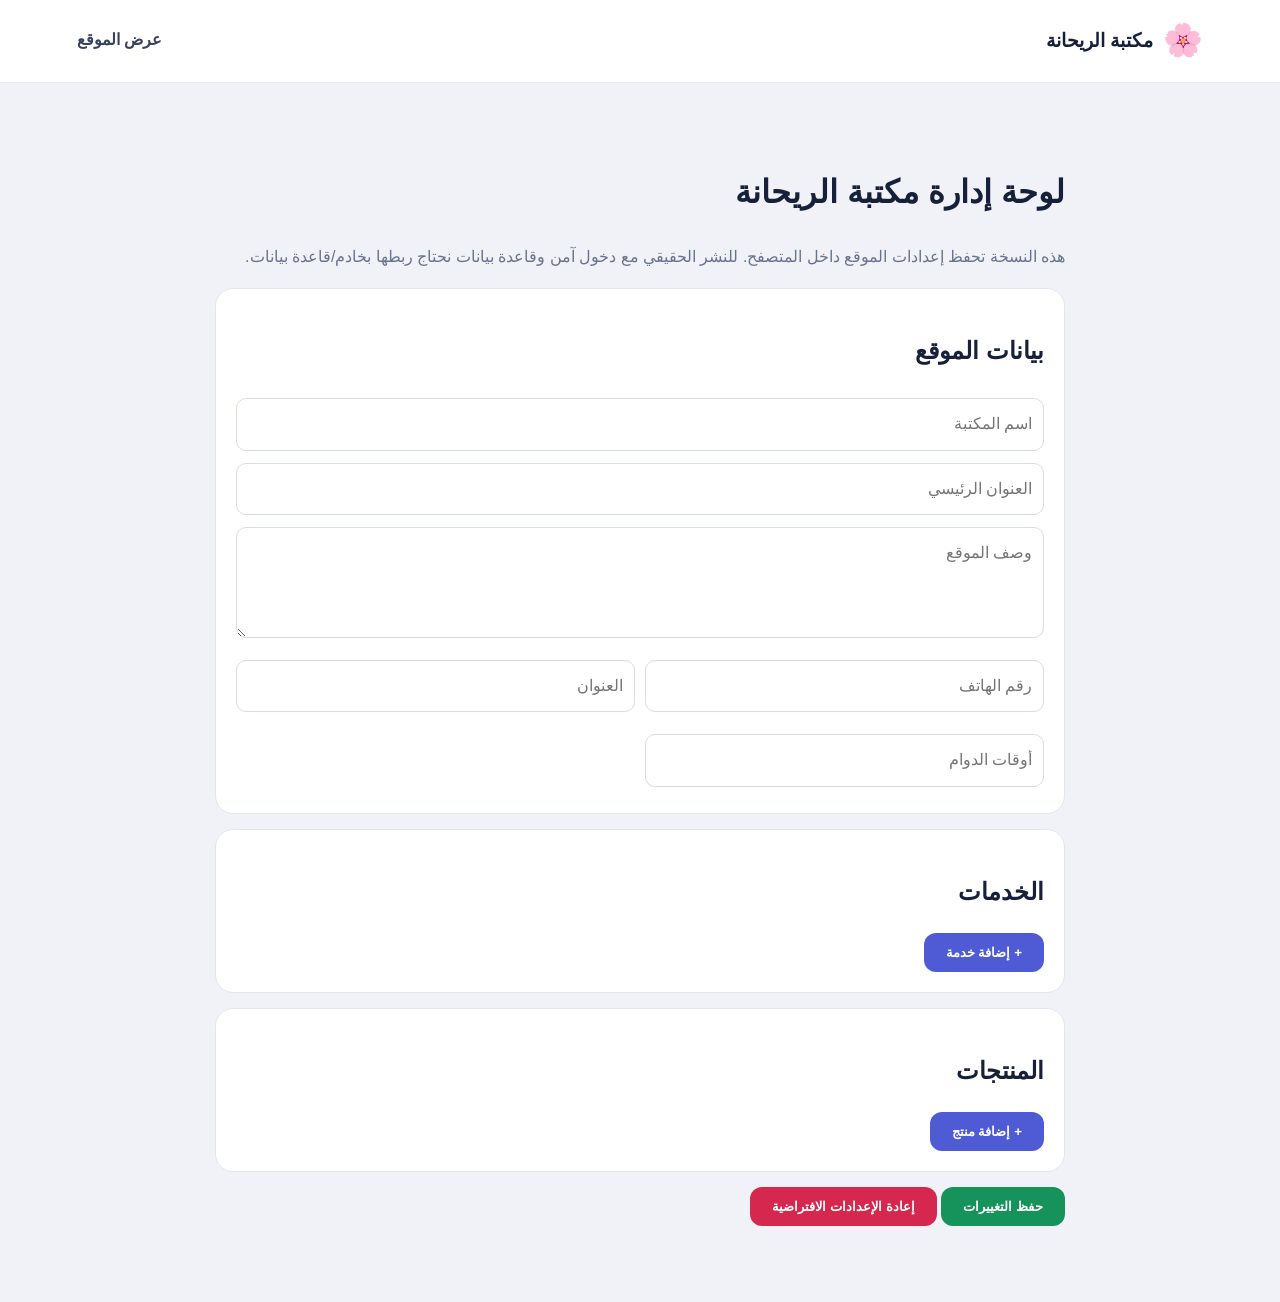
==== admin.html @ c9ed74a7 "Add files via upload" ====
<!doctype html><html lang="ar" dir="rtl"><head><meta charset="utf-8"><meta name="viewport" content="width=device-width,initial-scale=1"><title>لوحة إدارة مكتبة الريحانة</title><link rel="stylesheet" href="style.css"><style>body{background:#f0f2f8}.panel{max-width:900px;margin:35px auto;padding:25px}.box{background:#fff;padding:20px;border-radius:18px;margin:15px 0;border:1px solid #e1e5ef}.box input,.box textarea{width:100%;padding:11px;margin:6px 0;border:1px solid #d7dce8;border-radius:10px;font:inherit}.row{display:grid;grid-template-columns:1fr 1fr;gap:10px}.item{display:flex;gap:8px;align-items:center;margin:8px 0}.item input{margin:0}.save{background:#15935a}.reset{background:#d6284f}.note{color:#68738e}@media(max-width:650px){.row{grid-template-columns:1fr}}</style></head><body><header><a class="brand" href="index.html"><span>🌸</span><b>مكتبة الريحانة</b></a><nav><a href="index.html">عرض الموقع</a></nav></header><main class="panel"><h1>لوحة إدارة مكتبة الريحانة</h1><p class="note">هذه النسخة تحفظ إعدادات الموقع داخل المتصفح. للنشر الحقيقي مع دخول آمن وقاعدة بيانات نحتاج ربطها بخادم/قاعدة بيانات.</p><div class="box"><h2>بيانات الموقع</h2><input id="title" placeholder="اسم المكتبة"><input id="heroTitle" placeholder="العنوان الرئيسي"><textarea id="heroText" rows="3" placeholder="وصف الموقع"></textarea><div class="row"><input id="phone" placeholder="رقم الهاتف"><input id="address" placeholder="العنوان"><input id="hours" placeholder="أوقات الدوام"></div></div><div class="box"><h2>الخدمات</h2><div id="services"></div><button class="btn" onclick="addService()">+ إضافة خدمة</button></div><div class="box"><h2>المنتجات</h2><div id="products"></div><button class="btn" onclick="addProduct()">+ إضافة منتج</button></div><button class="btn save" onclick="save()">حفظ التغييرات</button> <button class="btn reset" onclick="resetData()">إعادة الإعدادات الافتراضية</button><p id="status"></p></main><script src="admin.js"></script></body></html>
---- style.css ----
*{box-sizing:border-box}html{scroll-behavior:smooth}body{margin:0;font-family:Tahoma,"Segoe UI",sans-serif;color:#17203a;background:#f7f8fc;line-height:1.8}header{position:sticky;top:0;z-index:10;background:#fff;border-bottom:1px solid #e5e8f1;padding:12px 6%;display:flex;justify-content:space-between;align-items:center}.brand{display:flex;gap:10px;align-items:center;text-decoration:none;color:inherit;font-size:19px}.brand span{font-size:32px}nav{display:flex;gap:18px;align-items:center}nav a{text-decoration:none;color:#39425d;font-weight:bold}.admin{background:#4f5bd5;color:#fff!important;padding:7px 12px;border-radius:10px}.hero{max-width:1150px;margin:auto;padding:90px 6%;display:grid;grid-template-columns:1.5fr 1fr;gap:50px;align-items:center}.hero small{background:#eef0ff;color:#4f5bd5;padding:6px 12px;border-radius:20px;font-weight:bold}.hero h1{font-size:48px;margin:15px 0 0}.hero h2{font-size:29px;margin:5px 0}.hero p{color:#68738e;font-size:18px}.heroArt{min-height:300px;border-radius:35px;background:linear-gradient(145deg,#fff,#edf0ff);display:grid;place-items:center;font-size:110px;box-shadow:0 20px 50px #25305b18}.heroArt strong{font-size:18px;color:#4f5bd5}.btn{border:0;background:#4f5bd5;color:#fff;padding:12px 22px;border-radius:12px;font-weight:bold;cursor:pointer;text-decoration:none}.hero .btn{display:inline-block;margin-top:15px}section{max-width:1150px;margin:auto;padding:55px 6%}section>h2{font-size:31px}.alt{max-width:none;background:#eef1f9}.grid{display:grid;grid-template-columns:repeat(3,1fr);gap:16px}.card{background:#fff;border:1px solid #e3e7f0;border-radius:18px;padding:22px;box-shadow:0 6px 22px #17203a0b}.card b{font-size:30px}.card h3{margin:7px 0}.card p{color:#6d7790}.order{max-width:1050px;background:#17203a;color:#fff;border-radius:28px;display:grid;grid-template-columns:1fr 1.2fr;gap:35px}.order form{display:grid;gap:10px}.order input,.order select,.order textarea{font:inherit;padding:11px;border-radius:10px;border:1px solid #46516e;background:#222c48;color:#fff}.contact{display:grid;grid-template-columns:repeat(3,1fr);gap:15px}.contact p{background:#fff;border:1px solid #e4e8f1;border-radius:16px;padding:20px}footer{text-align:center;background:#11172b;color:#fff;padding:25px}@media(max-width:750px){header{flex-direction:column;gap:10px}nav{flex-wrap:wrap;justify-content:center}.hero,.order{grid-template-columns:1fr}.grid,.contact{grid-template-columns:1fr}.hero h1{font-size:38px}.heroArt{min-height:220px}}\n
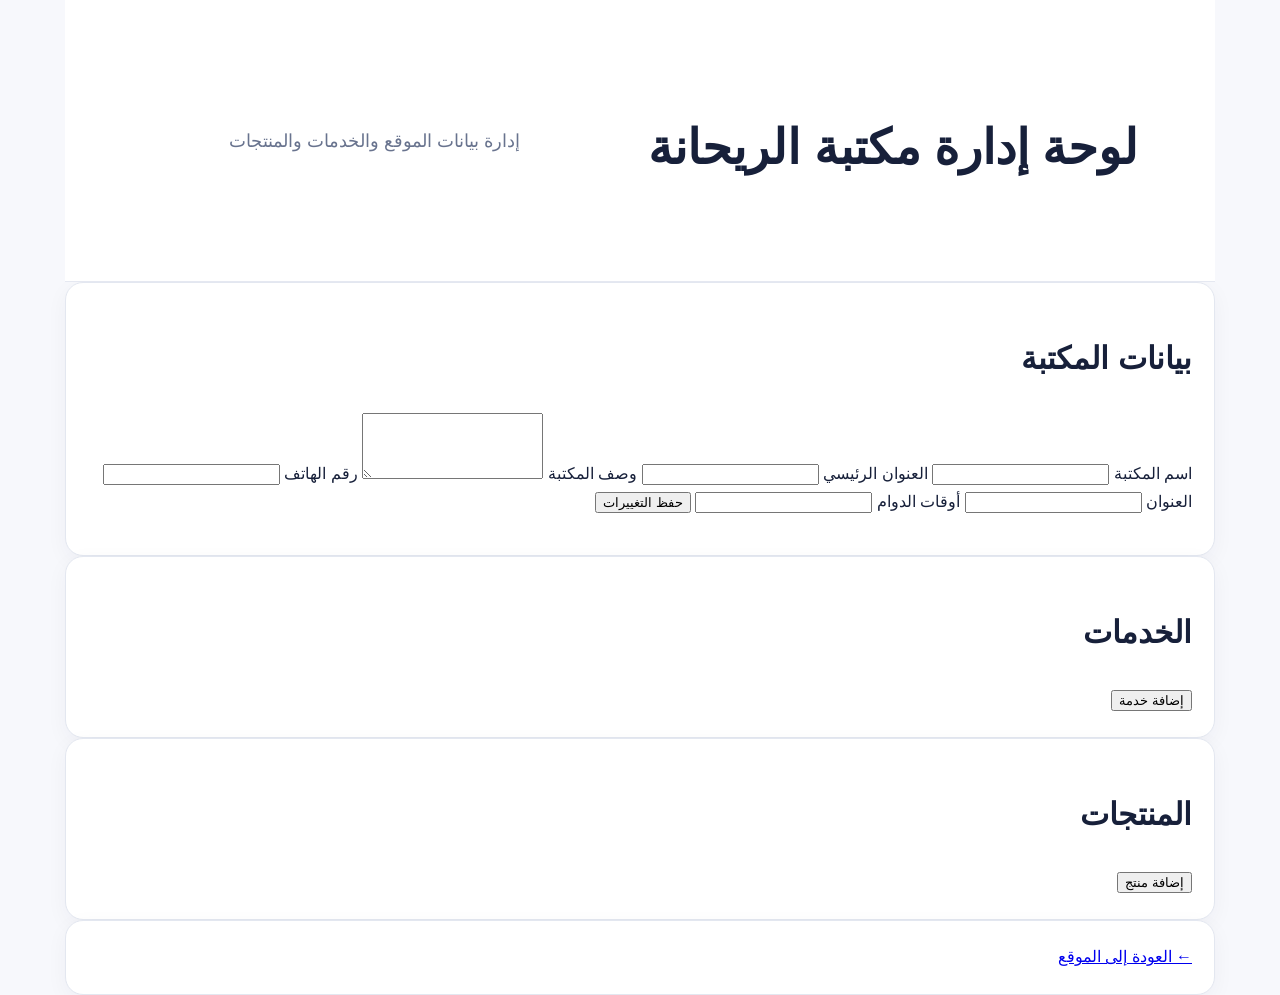
==== commit f2136749: "Add admin.html for library management dashboard This file contains the HTML structure for the librar" ====
--- a/admin.html
+++ b/admin.html
@@ -1 +1,74 @@
-<!doctype html><html lang="ar" dir="rtl"><head><meta charset="utf-8"><meta name="viewport" content="width=device-width,initial-scale=1"><title>لوحة إدارة مكتبة الريحانة</title><link rel="stylesheet" href="style.css"><style>body{background:#f0f2f8}.panel{max-width:900px;margin:35px auto;padding:25px}.box{background:#fff;padding:20px;border-radius:18px;margin:15px 0;border:1px solid #e1e5ef}.box input,.box textarea{width:100%;padding:11px;margin:6px 0;border:1px solid #d7dce8;border-radius:10px;font:inherit}.row{display:grid;grid-template-columns:1fr 1fr;gap:10px}.item{display:flex;gap:8px;align-items:center;margin:8px 0}.item input{margin:0}.save{background:#15935a}.reset{background:#d6284f}.note{color:#68738e}@media(max-width:650px){.row{grid-template-columns:1fr}}</style></head><body><header><a class="brand" href="index.html"><span>🌸</span><b>مكتبة الريحانة</b></a><nav><a href="index.html">عرض الموقع</a></nav></header><main class="panel"><h1>لوحة إدارة مكتبة الريحانة</h1><p class="note">هذه النسخة تحفظ إعدادات الموقع داخل المتصفح. للنشر الحقيقي مع دخول آمن وقاعدة بيانات نحتاج ربطها بخادم/قاعدة بيانات.</p><div class="box"><h2>بيانات الموقع</h2><input id="title" placeholder="اسم المكتبة"><input id="heroTitle" placeholder="العنوان الرئيسي"><textarea id="heroText" rows="3" placeholder="وصف الموقع"></textarea><div class="row"><input id="phone" placeholder="رقم الهاتف"><input id="address" placeholder="العنوان"><input id="hours" placeholder="أوقات الدوام"></div></div><div class="box"><h2>الخدمات</h2><div id="services"></div><button class="btn" onclick="addService()">+ إضافة خدمة</button></div><div class="box"><h2>المنتجات</h2><div id="products"></div><button class="btn" onclick="addProduct()">+ إضافة منتج</button></div><button class="btn save" onclick="save()">حفظ التغييرات</button> <button class="btn reset" onclick="resetData()">إعادة الإعدادات الافتراضية</button><p id="status"></p></main><script src="admin.js"></script></body></html>+<!DOCTYPE html>
+<html lang="ar" dir="rtl">
+<head>
+  <meta charset="UTF-8">
+  <meta name="viewport" content="width=device-width, initial-scale=1.0">
+  <title>لوحة إدارة مكتبة الريحانة</title>
+  <link rel="stylesheet" href="style.css">
+</head>
+
+<body>
+
+  <main class="container">
+
+    <header class="hero">
+      <h1>لوحة إدارة مكتبة الريحانة</h1>
+      <p>إدارة بيانات الموقع والخدمات والمنتجات</p>
+    </header>
+
+    <section class="card">
+      <h2>بيانات المكتبة</h2>
+
+      <label for="title">اسم المكتبة</label>
+      <input id="title" type="text">
+
+      <label for="heroTitle">العنوان الرئيسي</label>
+      <input id="heroTitle" type="text">
+
+      <label for="heroText">وصف المكتبة</label>
+      <textarea id="heroText" rows="4"></textarea>
+
+      <label for="phone">رقم الهاتف</label>
+      <input id="phone" type="text">
+
+      <label for="address">العنوان</label>
+      <input id="address" type="text">
+
+      <label for="hours">أوقات الدوام</label>
+      <input id="hours" type="text">
+
+      <button id="save" type="button">حفظ التغييرات</button>
+
+      <p id="status"></p>
+    </section>
+
+    <section class="card">
+      <h2>الخدمات</h2>
+
+      <div id="services"></div>
+
+      <button id="addService" type="button">
+        إضافة خدمة
+      </button>
+    </section>
+
+    <section class="card">
+      <h2>المنتجات</h2>
+
+      <div id="products"></div>
+
+      <button id="addProduct" type="button">
+        إضافة منتج
+      </button>
+    </section>
+
+    <section class="card">
+      <a href="index.html">← العودة إلى الموقع</a>
+    </section>
+
+  </main>
+
+  <script src="admin.js"></script>
+
+</body>
+</html>
--- a/style.css
+++ b/style.css
@@ -1 +1 @@
-*{box-sizing:border-box}html{scroll-behavior:smooth}body{margin:0;font-family:Tahoma,"Segoe UI",sans-serif;color:#17203a;background:#f7f8fc;line-height:1.8}header{position:sticky;top:0;z-index:10;background:#fff;border-bottom:1px solid #e5e8f1;padding:12px 6%;display:flex;justify-content:space-between;align-items:center}.brand{display:flex;gap:10px;align-items:center;text-decoration:none;color:inherit;font-size:19px}.brand span{font-size:32px}nav{display:flex;gap:18px;align-items:center}nav a{text-decoration:none;color:#39425d;font-weight:bold}.admin{background:#4f5bd5;color:#fff!important;padding:7px 12px;border-radius:10px}.hero{max-width:1150px;margin:auto;padding:90px 6%;display:grid;grid-template-columns:1.5fr 1fr;gap:50px;align-items:center}.hero small{background:#eef0ff;color:#4f5bd5;padding:6px 12px;border-radius:20px;font-weight:bold}.hero h1{font-size:48px;margin:15px 0 0}.hero h2{font-size:29px;margin:5px 0}.hero p{color:#68738e;font-size:18px}.heroArt{min-height:300px;border-radius:35px;background:linear-gradient(145deg,#fff,#edf0ff);display:grid;place-items:center;font-size:110px;box-shadow:0 20px 50px #25305b18}.heroArt strong{font-size:18px;color:#4f5bd5}.btn{border:0;background:#4f5bd5;color:#fff;padding:12px 22px;border-radius:12px;font-weight:bold;cursor:pointer;text-decoration:none}.hero .btn{display:inline-block;margin-top:15px}section{max-width:1150px;margin:auto;padding:55px 6%}section>h2{font-size:31px}.alt{max-width:none;background:#eef1f9}.grid{display:grid;grid-template-columns:repeat(3,1fr);gap:16px}.card{background:#fff;border:1px solid #e3e7f0;border-radius:18px;padding:22px;box-shadow:0 6px 22px #17203a0b}.card b{font-size:30px}.card h3{margin:7px 0}.card p{color:#6d7790}.order{max-width:1050px;background:#17203a;color:#fff;border-radius:28px;display:grid;grid-template-columns:1fr 1.2fr;gap:35px}.order form{display:grid;gap:10px}.order input,.order select,.order textarea{font:inherit;padding:11px;border-radius:10px;border:1px solid #46516e;background:#222c48;color:#fff}.contact{display:grid;grid-template-columns:repeat(3,1fr);gap:15px}.contact p{background:#fff;border:1px solid #e4e8f1;border-radius:16px;padding:20px}footer{text-align:center;background:#11172b;color:#fff;padding:25px}@media(max-width:750px){header{flex-direction:column;gap:10px}nav{flex-wrap:wrap;justify-content:center}.hero,.order{grid-template-columns:1fr}.grid,.contact{grid-template-columns:1fr}.hero h1{font-size:38px}.heroArt{min-height:220px}}\n+*{box-sizing:border-box}html{scroll-behavior:smooth}body{margin:0;font-family:Tahoma,"Segoe UI",sans-serif;color:#17203a;background:#f7f8fc;line-height:1.8}header{position:sticky;top:0;z-index:10;background:#fff;border-bottom:1px solid #e5e8f1;padding:12px 6%;display:flex;justify-content:space-between;align-items:center}.brand{display:flex;gap:10px;align-items:center;text-decoration:none;color:inherit;font-size:19px}.brand span{font-size:32px}nav{display:flex;gap:18px;align-items:center}nav a{text-decoration:none;color:#39425d;font-weight:bold}.admin{background:#4f5bd5;color:#fff!important;padding:7px 12px;border-radius:10px}.hero{max-width:1150px;margin:auto;padding:90px 6%;display:grid;grid-template-columns:1.5fr 1fr;gap:50px;align-items:center}.hero small{background:#eef0ff;color:#4f5bd5;padding:6px 12px;border-radius:20px;font-weight:bold}.hero h1{font-size:48px;margin:15px 0 0}.hero h2{font-size:29px;margin:5px 0}.hero p{color:#68738e;font-size:18px}.heroArt{min-height:300px;border-radius:35px;background:linear-gradient(145deg,#fff,#edf0ff);display:grid;place-items:center;font-size:110px;box-shadow:0 20px 50px #25305b18}.heroArt strong{font-size:18px;color:#4f5bd5}.btn{border:0;background:#4f5bd5;color:#fff;padding:12px 22px;border-radius:12px;font-weight:bold;cursor:pointer;text-decoration:none}.hero .btn{display:inline-block;margin-top:15px}section{max-width:1150px;margin:auto;padding:55px 6%}section>h2{font-size:31px}.alt{max-width:none;background:#eef1f9}.grid{display:grid;grid-template-columns:repeat(3,1fr);gap:16px}.card{background:#fff;border:1px solid #e3e7f0;border-radius:18px;padding:22px;box-shadow:0 6px 22px #17203a0b}.card b{font-size:30px}.card h3{margin:7px 0}.card p{color:#6d7790}.order{max-width:1050px;background:#17203a;color:#fff;border-radius:28px;display:grid;grid-template-columns:1fr 1.2fr;gap:35px}.order form{display:grid;gap:10px}.order input,.order select,.order textarea{font:inherit;padding:11px;border-radius:10px;border:1px solid #46516e;background:#222c48;color:#fff}.contact{display:grid;grid-template-columns:repeat(3,1fr);gap:15px}.contact p{background:#fff;border:1px solid #e4e8f1;border-radius:16px;padding:20px}footer{text-align:center;background:#11172b;color:#fff;padding:25px}@media(max-width:750px){header{flex-direction:column;gap:10px}nav{flex-wrap:wrap;justify-content:center}.hero,.order{grid-template-columns:1fr}.grid,.contact{grid-template-columns:1fr}.hero h1{font-size:38px}.heroArt{min-height:220px}}\n
